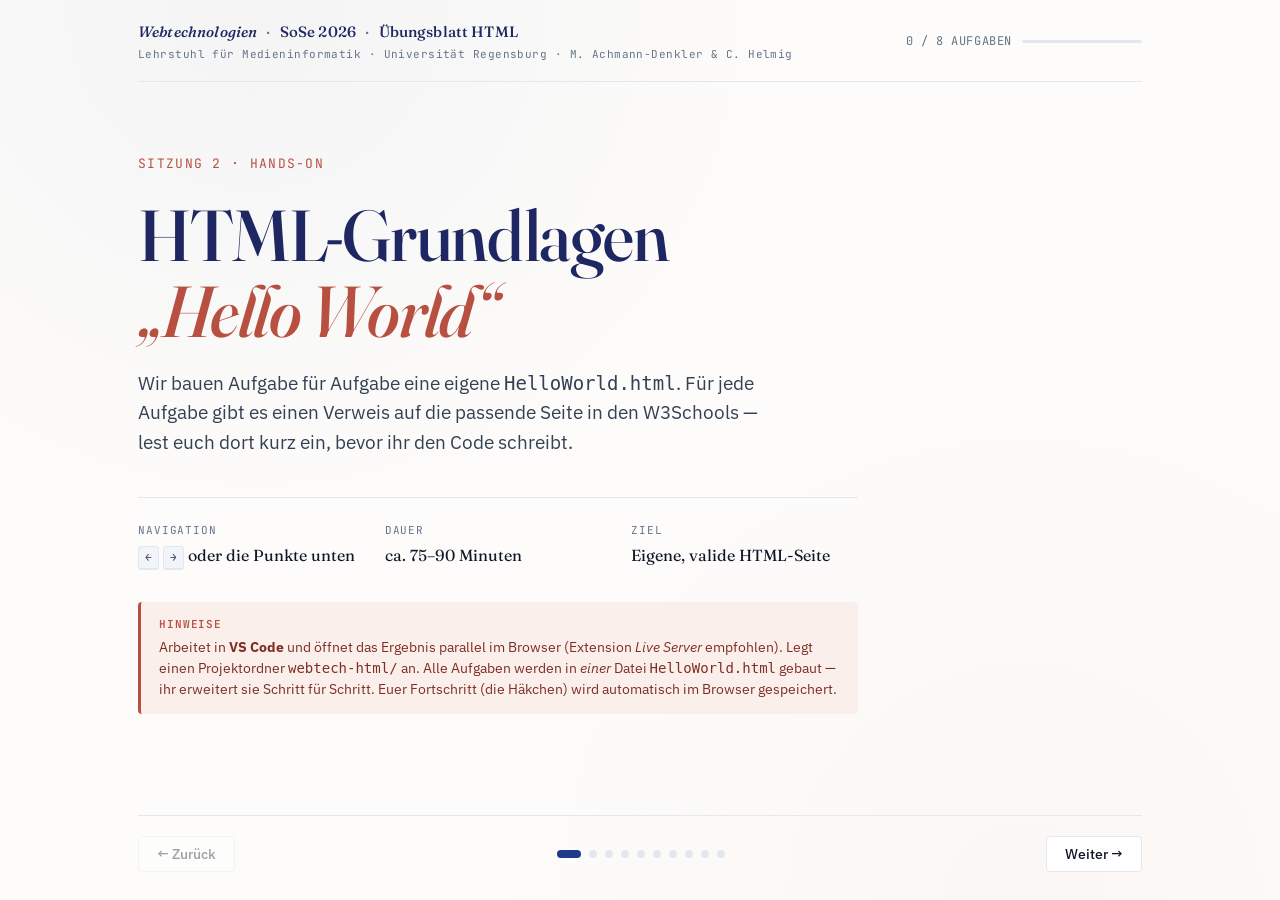
==== blatt1/index.html @ 5f2d8932 "Initial commit: Übungsblatt 1 HTML-Grundlagen Slide-based interactive exercise sheet for Webtechnolo" ====
<!DOCTYPE html>
<html lang="de">
<head>
  <meta charset="UTF-8">
  <meta name="viewport" content="width=device-width, initial-scale=1.0">
  <title>Webtechnologien — Übungsblatt HTML</title>
  <link rel="preconnect" href="https://fonts.googleapis.com">
  <link rel="preconnect" href="https://fonts.gstatic.com" crossorigin>
  <link href="https://fonts.googleapis.com/css2?family=Fraunces:ital,opsz,wght@0,9..144,400;0,9..144,500;0,9..144,600;0,9..144,700;1,9..144,400&family=IBM+Plex+Sans:wght@400;500;600&family=JetBrains+Mono:wght@400;500&display=swap" rel="stylesheet">
  <link rel="stylesheet" href="../assets/css/main.css">
</head>
<body data-storage-key="webtech-html-ub-progress-v1">

<div class="app">

  <!-- HEADER -->
  <header class="top">
    <div class="brand-group">
      <a href="../" class="brand">
        <span class="course">Webtechnologien</span>
        <span class="sep">·</span>
        <span>SoSe 2026</span>
        <span class="sep">·</span>
        <span>Übungsblatt HTML</span>
      </a>
      <span class="brand-sub">Lehrstuhl für Medieninformatik · Universität Regensburg · M. Achmann-Denkler &amp; C. Helmig</span>
    </div>
    <div class="progress-readout">
      <span id="progress-text">0 / 0 Aufgaben</span>
      <div class="progress-bar"><div class="progress-fill" id="progress-fill"></div></div>
    </div>
  </header>

  <!-- STAGE -->
  <main class="stage">

    <!-- SLIDE 0: TITLE -->
    <section class="slide title-slide active" data-slide="0" data-title="Übersicht">
      <div class="kicker">Sitzung 2 · Hands-on</div>
      <h1>HTML-Grundlagen<br><em>„Hello World“</em></h1>
      <p class="lede">Wir bauen Aufgabe für Aufgabe eine eigene <code>HelloWorld.html</code>. Für jede Aufgabe gibt es einen Verweis auf die passende Seite in den W3Schools — lest euch dort kurz ein, bevor ihr den Code schreibt.</p>

      <div class="title-meta">
        <div class="meta-item">
          <div class="meta-key">Navigation</div>
          <div class="meta-val"><span class="keyhint">←</span> <span class="keyhint">→</span> oder die Punkte unten</div>
        </div>
        <div class="meta-item">
          <div class="meta-key">Dauer</div>
          <div class="meta-val">ca. 75–90 Minuten</div>
        </div>
        <div class="meta-item">
          <div class="meta-key">Ziel</div>
          <div class="meta-val">Eigene, valide HTML-Seite</div>
        </div>
      </div>

      <div class="callout hint" style="margin-top: 32px; max-width: 720px;">
        <span class="callout-label">Hinweise</span>
        Arbeitet in <strong>VS Code</strong> und öffnet das Ergebnis parallel im Browser (Extension <em>Live Server</em> empfohlen). Legt einen Projektordner <code>webtech-html/</code> an. Alle Aufgaben werden in <em>einer</em> Datei <code>HelloWorld.html</code> gebaut — ihr erweitert sie Schritt für Schritt. Euer Fortschritt (die Häkchen) wird automatisch im Browser gespeichert.
      </div>
    </section>

    <!-- SLIDE 1: TASK A -->
    <section class="slide" data-slide="1" data-title="A · Setup">
      <div class="eyebrow">Aufgabe A</div>
      <div class="task-letter">A</div>
      <h1 class="slide-title">Grundgerüst einer HTML-Seite</h1>
      <p class="subtitle">Projektordner, DOCTYPE, <code>&lt;head&gt;</code> und <code>&lt;body&gt;</code>.</p>

      <div class="slide-body">
        <div class="refs">
          <span class="refs-label">W3Schools</span>
          <a href="https://www.w3schools.com/html/html_basic.asp" target="_blank" rel="noopener">HTML Basic</a>
          <a href="https://www.w3schools.com/html/html_intro.asp" target="_blank" rel="noopener">HTML Introduction</a>
        </div>

        <ol class="tasks" data-task="A">
          <li>
            <input type="checkbox" class="task-check" id="A-a">
            <label for="A-a" class="task-label">a)</label>
            <span class="task-content">Legt einen Projektordner <code>webtech-html/</code> an und darin die Datei <code>HelloWorld.html</code>.</span>
          </li>
          <li>
            <input type="checkbox" class="task-check" id="A-b">
            <label for="A-b" class="task-label">b)</label>
            <span class="task-content">Baut das minimale HTML5-Grundgerüst auf:</span>
<div class="code-wrap">
<button class="copy-btn" type="button">copy</button>
<pre>&lt;!DOCTYPE html&gt;
&lt;html lang="de"&gt;
  &lt;head&gt;
    &lt;meta charset="utf-8"&gt;
    &lt;title&gt;Hello World&lt;/title&gt;
  &lt;/head&gt;
  &lt;body&gt;
    &lt;!-- Hier entsteht unser Inhalt --&gt;
  &lt;/body&gt;
&lt;/html&gt;</pre>
</div>
          </li>
          <li>
            <input type="checkbox" class="task-check" id="A-c">
            <label for="A-c" class="task-label">c)</label>
            <span class="task-content">Öffnet die Datei im Browser. Der Tab-Titel sollte „Hello World“ sein — der sichtbare Inhalt ist noch leer. <strong>Warum?</strong></span>
          </li>
          <li>
            <input type="checkbox" class="task-check" id="A-d">
            <label for="A-d" class="task-label">d)</label>
            <span class="task-content">Ergänzt im <code>&lt;head&gt;</code> ein <code>&lt;meta name="author" content="EUER NAME"&gt;</code>. Prüft in den DevTools (Rechtsklick → <em>Untersuchen</em>), ob das Tag korrekt im DOM erscheint.</span>
          </li>
        </ol>

        <div class="callout reflect">
          <span class="callout-label">Mini-Reflexion</span>
          Notiert in einem HTML-Kommentar (<code>&lt;!-- ... --&gt;</code>) im <code>&lt;body&gt;</code>, welche Aufgaben <code>&lt;head&gt;</code> und <code>&lt;body&gt;</code> jeweils übernehmen.
        </div>
      </div>
    </section>

    <!-- SLIDE 2: TASK B -->
    <section class="slide" data-slide="2" data-title="B · Text">
      <div class="eyebrow">Aufgabe B</div>
      <div class="task-letter">B</div>
      <h1 class="slide-title">Überschriften, Absätze &amp; Textauszeichnung</h1>
      <p class="subtitle">Hierarchie, Semantik und erste Formatierung.</p>

      <div class="slide-body">
        <div class="refs">
          <span class="refs-label">W3Schools</span>
          <a href="https://www.w3schools.com/html/html_headings.asp" target="_blank" rel="noopener">Headings</a>
          <a href="https://www.w3schools.com/html/html_paragraphs.asp" target="_blank" rel="noopener">Paragraphs</a>
          <a href="https://www.w3schools.com/html/html_formatting.asp" target="_blank" rel="noopener">Formatting</a>
        </div>

        <ol class="tasks" data-task="B">
          <li>
            <input type="checkbox" class="task-check" id="B-a">
            <label for="B-a" class="task-label">a)</label>
            <span class="task-content">Erstellt eine Überschrift erster Ordnung <code>&lt;h1&gt;</code> mit dem Text „Mein erstes Web-Dokument“.</span>
          </li>
          <li>
            <input type="checkbox" class="task-check" id="B-b">
            <label for="B-b" class="task-label">b)</label>
            <span class="task-content">Ergänzt darunter drei Absätze (<code>&lt;p&gt;</code>) über euch: Name, Studiengang, Lieblings-Webseite.</span>
          </li>
          <li>
            <input type="checkbox" class="task-check" id="B-c">
            <label for="B-c" class="task-label">c)</label>
            <span class="task-content">Probiert die Hierarchie aus: Fügt eine <code>&lt;h2&gt;</code> „Über mich“ und eine <code>&lt;h3&gt;</code> „Interessen“ ein. <strong>Wie verändert sich die Darstellung?</strong></span>
          </li>
          <li>
            <input type="checkbox" class="task-check" id="B-d">
            <label for="B-d" class="task-label">d)</label>
            <span class="task-content">Hebt im Fließtext einzelne Wörter hervor — einmal mit <code>&lt;strong&gt;</code>, einmal mit <code>&lt;em&gt;</code>. Schaut euch im Browser an, wie sich die Defaults unterscheiden.</span>
          </li>
        </ol>

        <div class="callout hint">
          <span class="callout-label">Zur Diskussion</span>
          Die Tags <code>&lt;b&gt;</code> und <code>&lt;strong&gt;</code> sehen optisch identisch aus. Warum gibt es trotzdem beide? <em>(Stichwort: strukturelles vs. semantisches Markup, vgl. Vorlesung.)</em>
        </div>
      </div>
    </section>

    <!-- SLIDE 3: TASK C -->
    <section class="slide" data-slide="3" data-title="C · Listen">
      <div class="eyebrow">Aufgabe C</div>
      <div class="task-letter">C</div>
      <h1 class="slide-title">Listen</h1>
      <p class="subtitle">Geordnet, ungeordnet und verschachtelt.</p>

      <div class="slide-body">
        <div class="refs">
          <span class="refs-label">W3Schools</span>
          <a href="https://www.w3schools.com/html/html_lists.asp" target="_blank" rel="noopener">HTML Lists</a>
        </div>

        <ol class="tasks" data-task="C">
          <li>
            <input type="checkbox" class="task-check" id="C-a">
            <label for="C-a" class="task-label">a)</label>
            <span class="task-content">Baut unter der Überschrift „Interessen“ eine <strong>ungeordnete</strong> Liste (<code>&lt;ul&gt;</code>) mit mindestens drei Einträgen (<code>&lt;li&gt;</code>).</span>
          </li>
          <li>
            <input type="checkbox" class="task-check" id="C-b">
            <label for="C-b" class="task-label">b)</label>
            <span class="task-content">Ergänzt darunter eine <strong>geordnete</strong> Liste (<code>&lt;ol&gt;</code>) mit drei Punkten „Was ich diese Woche lerne“.</span>
          </li>
          <li>
            <input type="checkbox" class="task-check" id="C-c">
            <label for="C-c" class="task-label">c)</label>
            <span class="task-content"><strong>Bonus:</strong> Schachtelt eine weitere Liste <em>innerhalb</em> eines <code>&lt;li&gt;</code>-Elements. Was müsst ihr beachten, damit die Verschachtelung valide ist?</span>
          </li>
        </ol>
      </div>
    </section>

    <!-- SLIDE 4: TASK D -->
    <section class="slide" data-slide="4" data-title="D · Links">
      <div class="eyebrow">Aufgabe D</div>
      <div class="task-letter">D</div>
      <h1 class="slide-title">Links — absolut, relativ, Anker</h1>
      <p class="subtitle">Der Kern des HyperText: Dokumente untereinander vernetzen.</p>

      <div class="slide-body">
        <div class="refs">
          <span class="refs-label">W3Schools</span>
          <a href="https://www.w3schools.com/html/html_links.asp" target="_blank" rel="noopener">HTML Links</a>
          <a href="https://www.w3schools.com/html/html_links_bookmarks.asp" target="_blank" rel="noopener">Bookmarks</a>
        </div>

        <ol class="tasks" data-task="D">
          <li>
            <input type="checkbox" class="task-check" id="D-a">
            <label for="D-a" class="task-label">a)</label>
            <span class="task-content"><strong>Absoluter Link:</strong> Verlinkt zur Universität (<code>https://www.uni-regensburg.de</code>) mit einem <code>&lt;a&gt;</code>-Tag. Ergänzt <code>target="_blank"</code>, damit der Link in einem neuen Tab öffnet.</span>
          </li>
          <li>
            <input type="checkbox" class="task-check" id="D-b">
            <label for="D-b" class="task-label">b)</label>
            <span class="task-content"><strong>Relativer Link:</strong> Legt eine zweite Datei <code>about.html</code> im gleichen Ordner an (minimales Grundgerüst aus A genügt). Verlinkt von <code>HelloWorld.html</code> dorthin <em>ohne</em> die vollständige URL — nur mit dem Dateinamen.</span>
          </li>
          <li>
            <input type="checkbox" class="task-check" id="D-c">
            <label for="D-c" class="task-label">c)</label>
            <span class="task-content"><strong>Anker:</strong>
              <ul>
                <li>Gebt eurer <code>&lt;h2&gt;</code> „Über mich“ ein Attribut <code>id="about"</code>.</li>
                <li>Fügt ganz oben im Dokument einen Link <code>&lt;a href="#about"&gt;Zu mir springen&lt;/a&gt;</code> ein.</li>
                <li>Testet das Sprungverhalten im Browser.</li>
              </ul>
            </span>
          </li>
          <li>
            <input type="checkbox" class="task-check" id="D-d">
            <label for="D-d" class="task-label">d)</label>
            <span class="task-content"><strong>Kombination:</strong> Verlinkt von <code>about.html</code> zurück nach <code>HelloWorld.html#about</code> — also mit <em>Dateiname und Anker</em>.</span>
          </li>
        </ol>

        <div class="callout hint">
          <span class="callout-label">Hinweis</span>
          Die Tabelle relativer Pfade aus der Vorlesung (<em>same folder, child folder, parent folder</em>…) hilft bei Teilaufgabe b) und d). Zur Not: <code>../</code> bedeutet „eine Ebene höher“.
        </div>
      </div>
    </section>

    <!-- SLIDE 5: TASK E -->
    <section class="slide" data-slide="5" data-title="E · Bilder">
      <div class="eyebrow">Aufgabe E</div>
      <div class="task-letter">E</div>
      <h1 class="slide-title">Bilder einbauen</h1>
      <p class="subtitle">Medien, Pfade und Accessibility.</p>

      <div class="slide-body">
        <div class="refs">
          <span class="refs-label">W3Schools</span>
          <a href="https://www.w3schools.com/html/html_images.asp" target="_blank" rel="noopener">HTML Images</a>
        </div>

        <ol class="tasks" data-task="E">
          <li>
            <input type="checkbox" class="task-check" id="E-a">
            <label for="E-a" class="task-label">a)</label>
            <span class="task-content">Legt einen Unterordner <code>img/</code> an und speichert dort ein beliebiges Bild (z.&nbsp;B. <code>katze.jpg</code>). Achtet auf die Dateiendung.</span>
          </li>
          <li>
            <input type="checkbox" class="task-check" id="E-b">
            <label for="E-b" class="task-label">b)</label>
            <span class="task-content">Bindet das Bild im Abschnitt „Interessen“ ein:</span>
<div class="code-wrap">
<button class="copy-btn" type="button">copy</button>
<pre>&lt;img src="img/katze.jpg" alt="Eine schlafende Katze" width="300"&gt;</pre>
</div>
          </li>
          <li>
            <input type="checkbox" class="task-check" id="E-c">
            <label for="E-c" class="task-label">c)</label>
            <span class="task-content"><strong>Fehlersuche:</strong> Ändert den <code>src</code>-Pfad absichtlich auf einen nicht existierenden Dateinamen. <strong>Was zeigt der Browser an?</strong> Warum ist das <code>alt</code>-Attribut jetzt sichtbar? (Stichwort: Accessibility, Screen Reader.)</span>
          </li>
          <li>
            <input type="checkbox" class="task-check" id="E-d">
            <label for="E-d" class="task-label">d)</label>
            <span class="task-content">Bindet zusätzlich ein Bild über eine <strong>absolute URL</strong> ein (z.&nbsp;B. das Uni-Logo von der Uni-Website). Diskutiert kurz: <em>Wann ist welche Variante sinnvoll?</em></span>
          </li>
        </ol>
      </div>
    </section>

    <!-- SLIDE 6: TASK F -->
    <section class="slide" data-slide="6" data-title="F · Block &amp; Inline">
      <div class="eyebrow">Aufgabe F</div>
      <div class="task-letter">F</div>
      <h1 class="slide-title">Block vs. Inline &amp; semantische Elemente</h1>
      <p class="subtitle">Struktur für CSS — und für Menschen, die Screen Reader nutzen.</p>

      <div class="slide-body">
        <div class="refs">
          <span class="refs-label">W3Schools</span>
          <a href="https://www.w3schools.com/html/html_blocks.asp" target="_blank" rel="noopener">Block &amp; Inline</a>
          <a href="https://www.w3schools.com/html/html5_semantic_elements.asp" target="_blank" rel="noopener">Semantic Elements</a>
        </div>

        <ol class="tasks" data-task="F">
          <li>
            <input type="checkbox" class="task-check" id="F-a">
            <label for="F-a" class="task-label">a)</label>
            <span class="task-content">Umschließt die Bereiche „Über mich“ und „Interessen“ jeweils mit einem <code>&lt;section&gt;</code>-Tag. <strong>Ändert sich die Darstellung?</strong> (Ohne CSS: nein — die Struktur wird aber semantisch klarer.)</span>
          </li>
          <li>
            <input type="checkbox" class="task-check" id="F-b">
            <label for="F-b" class="task-label">b)</label>
            <span class="task-content">Ergänzt ganz oben im <code>&lt;body&gt;</code> ein <code>&lt;header&gt;</code> mit der <code>&lt;h1&gt;</code>, und ganz unten ein <code>&lt;footer&gt;</code> mit einem kurzen Copyright-Hinweis.</span>
          </li>
          <li>
            <input type="checkbox" class="task-check" id="F-c">
            <label for="F-c" class="task-label">c)</label>
            <span class="task-content">Vergleicht <code>&lt;div&gt;</code> und <code>&lt;span&gt;</code>:
              <ul>
                <li>Umschließt einen ganzen Absatz mit <code>&lt;div style="background: #eee"&gt;</code>.</li>
                <li>Umschließt <em>ein einzelnes Wort</em> in einem Absatz mit <code>&lt;span style="background: yellow"&gt;</code>.</li>
              </ul>
              Erklärt in eigenen Worten den Unterschied zwischen <strong>Block-</strong> und <strong>Inline</strong>-Elementen.
            </span>
          </li>
        </ol>

        <div class="callout reflect">
          <span class="callout-label">Hinweis</span>
          Das inline-Styling (<code>style="..."</code>) ist hier nur ein Hilfsmittel zum Sichtbarmachen. Nächste Woche lagern wir Gestaltung systematisch in CSS aus.
        </div>
      </div>
    </section>

    <!-- SLIDE 7: TASK G -->
    <section class="slide" data-slide="7" data-title="G · DevTools">
      <div class="eyebrow">Aufgabe G</div>
      <div class="task-letter">G</div>
      <h1 class="slide-title">DevTools &amp; DOM-Inspektion</h1>
      <p class="subtitle">Die Baumstruktur aus der Vorlesung am eigenen Dokument nachvollziehen.</p>

      <div class="slide-body">
        <ol class="tasks" data-task="G">
          <li>
            <input type="checkbox" class="task-check" id="G-a">
            <label for="G-a" class="task-label">a)</label>
            <span class="task-content">Öffnet <code>HelloWorld.html</code> im Browser. Rechtsklick auf die <code>&lt;h1&gt;</code> → <em>Untersuchen</em>. Die Entwicklertools öffnen sich mit dem <code>Elements</code>-Tab.</span>
          </li>
          <li>
            <input type="checkbox" class="task-check" id="G-b">
            <label for="G-b" class="task-label">b)</label>
            <span class="task-content">Klappt den Baum auf und navigiert von <code>&lt;html&gt;</code> über <code>&lt;body&gt;</code> bis zu einem <code>&lt;li&gt;</code>-Element. Zeichnet den Pfad auf einem Notizzettel als Baum.</span>
          </li>
          <li>
            <input type="checkbox" class="task-check" id="G-c">
            <label for="G-c" class="task-label">c)</label>
            <span class="task-content">Klickt doppelt auf den Textinhalt einer Überschrift und verändert ihn direkt im Browser. <strong>Warum ist die Änderung nach dem Neuladen wieder verschwunden?</strong></span>
          </li>
          <li>
            <input type="checkbox" class="task-check" id="G-d">
            <label for="G-d" class="task-label">d)</label>
            <span class="task-content">Wechselt in den <code>Console</code>-Tab und gebt ein:</span>
<div class="code-wrap">
<button class="copy-btn" type="button">copy</button>
<pre>document.querySelectorAll("li").length</pre>
</div>
<span class="task-content">Was gibt der Browser zurück? Vergleicht mit der Anzahl eurer <code>&lt;li&gt;</code>-Tags.</span>
          </li>
        </ol>
      </div>
    </section>

    <!-- SLIDE 8: TASK H -->
    <section class="slide" data-slide="8" data-title="H · Output vorhersagen">
      <div class="eyebrow">Aufgabe H</div>
      <div class="task-letter">H</div>
      <h1 class="slide-title">Output vorhersagen</h1>
      <p class="subtitle">Notiert eure Vermutung <em>vor</em> dem Ausführen — und vergleicht dann.</p>

      <div class="slide-body">
<div class="code-wrap">
<button class="copy-btn" type="button">copy</button>
<pre>&lt;body&gt;
  &lt;p&gt;Erster Absatz &lt;strong&gt;wichtig&lt;/strong&gt; Ende.&lt;/p&gt;
  &lt;div&gt;
    &lt;h2&gt;Titel&lt;/h2&gt;
    &lt;span&gt;Inline-Text&lt;/span&gt;
    &lt;p&gt;Zweiter Absatz&lt;/p&gt;
  &lt;/div&gt;
  &lt;a href="#top"&gt;Nach oben&lt;/a&gt;
&lt;/body&gt;</pre>
</div>

        <ol class="tasks" data-task="H">
          <li>
            <input type="checkbox" class="task-check" id="H-a">
            <label for="H-a" class="task-label">a)</label>
            <span class="task-content">Welche Elemente stehen in eigenen Zeilen (Block), welche nebeneinander (Inline)?</span>
          </li>
          <li>
            <input type="checkbox" class="task-check" id="H-b">
            <label for="H-b" class="task-label">b)</label>
            <span class="task-content">Was passiert beim Klick auf „Nach oben“, wenn <strong>kein</strong> Element die <code>id="top"</code> trägt?</span>
          </li>
          <li>
            <input type="checkbox" class="task-check" id="H-c">
            <label for="H-c" class="task-label">c)</label>
            <span class="task-content">Zeichnet den zugehörigen DOM-Baum schematisch (vgl. Folie zur DOM-Darstellung).</span>
          </li>
        </ol>
      </div>
    </section>

    <!-- SLIDE 9: END -->
    <section class="slide end-slide" data-slide="9" data-title="Geschafft">
      <div class="eyebrow">Ziel der Sitzung</div>
      <h1 class="slide-title">Was ihr jetzt könnt</h1>
      <p class="subtitle">Basis für die kommende CSS-Sitzung.</p>

      <div class="end-grid">
        <div class="end-card">
          <div class="check">✓</div>
          <p>Ein valides HTML5-Dokument von Grund auf aufbauen.</p>
        </div>
        <div class="end-card">
          <div class="check">✓</div>
          <p>Die wichtigsten Elemente — Überschriften, Absätze, Listen, Links, Bilder — gezielt einsetzen.</p>
        </div>
        <div class="end-card">
          <div class="check">✓</div>
          <p>Block- und Inline-Elemente sowie einfache semantische Tags unterscheiden.</p>
        </div>
        <div class="end-card">
          <div class="check">✓</div>
          <p>Den DOM-Baum eures Dokuments in den DevTools nachvollziehen.</p>
        </div>
      </div>

      <div class="callout hint" style="margin-top: 32px;">
        <span class="callout-label">Nächste Sitzung</span>
        Wir nehmen genau diese <code>HelloWorld.html</code> und geben ihr mit <strong>CSS</strong> Form, Farbe und Layout.
      </div>

      <div style="margin-top: 32px;">
        <button class="reset-link" id="reset-btn">Fortschritt zurücksetzen</button>
      </div>
    </section>

  </main>

  <!-- FOOTER NAV -->
  <footer class="nav">
    <button class="nav-btn" id="prev-btn">← Zurück</button>
    <div class="dots" id="dots"></div>
    <button class="nav-btn" id="next-btn">Weiter →</button>
  </footer>

</div>

<script src="../assets/js/main.js"></script>

</body>
</html>
---- assets/css/main.css ----
/* ---------- Tokens ---------- */
:root {
  --bg:        #FDFCFA;
  --surface:   #FFFFFF;
  --ink:       #0F172A;
  --ink-soft:  #334155;
  --muted:     #64748B;
  --rule:      #E2E8F0;
  --navy:      #1E3A8A;
  --navy-soft: #EFF3FB;
  --navy-ink:  #1E2761;
  --accent:    #B85042;
  --accent-soft: #FBEFEC;
  --code-bg:   #0F172A;
  --code-fg:   #E2E8F0;
  --code-dim:  #94A3B8;
  --success:   #047857;
  --success-bg: #ECFDF5;
  --font-display: "Fraunces", Georgia, serif;
  --font-body:    "IBM Plex Sans", -apple-system, system-ui, sans-serif;
  --font-mono:    "JetBrains Mono", ui-monospace, SFMono-Regular, Menlo, monospace;
  --shadow-card: 0 1px 2px rgba(15,23,42,0.04), 0 8px 24px -12px rgba(15,23,42,0.08);
}

* { box-sizing: border-box; }
html, body { margin: 0; padding: 0; }
body {
  font-family: var(--font-body);
  color: var(--ink);
  background: var(--bg);
  background-image:
    radial-gradient(circle at 20% 0%, rgba(30,58,138,0.04) 0%, transparent 40%),
    radial-gradient(circle at 80% 100%, rgba(184,80,66,0.03) 0%, transparent 40%);
  min-height: 100vh;
  line-height: 1.55;
  -webkit-font-smoothing: antialiased;
  overflow-x: hidden;
}

/* ---------- Layout shell ---------- */
.app {
  display: flex;
  flex-direction: column;
  min-height: 100vh;
  max-width: 1100px;
  margin: 0 auto;
  padding: 0 clamp(16px, 4vw, 48px);
}

/* ---------- Header ---------- */
header.top {
  display: flex;
  align-items: center;
  justify-content: space-between;
  padding: 20px 0 18px;
  border-bottom: 1px solid var(--rule);
  gap: 16px;
  flex-wrap: wrap;
}
.brand-group {
  display: flex;
  flex-direction: column;
  gap: 3px;
}
.brand {
  font-family: var(--font-display);
  font-weight: 500;
  font-variation-settings: "opsz" 14;
  font-size: 15px;
  letter-spacing: 0.01em;
  color: var(--navy-ink);
  text-decoration: none;
}
a.brand:hover .course { text-decoration: underline; text-decoration-color: var(--accent); }
.brand .sep { color: var(--muted); margin: 0 6px; }
.brand .course { font-style: italic; }
.brand-sub {
  font-family: var(--font-mono);
  font-size: 11px;
  color: var(--muted);
  letter-spacing: 0.04em;
}
.progress-readout {
  font-family: var(--font-mono);
  font-size: 12px;
  color: var(--muted);
  letter-spacing: 0.05em;
  text-transform: uppercase;
  display: flex;
  align-items: center;
  gap: 10px;
}
.progress-bar {
  width: 120px;
  height: 3px;
  background: var(--rule);
  border-radius: 2px;
  overflow: hidden;
}
.progress-fill {
  height: 100%;
  background: var(--navy);
  transition: width 0.4s cubic-bezier(0.4, 0, 0.2, 1);
  width: 0%;
}

/* ---------- Slide stage ---------- */
main.stage {
  flex: 1;
  display: flex;
  align-items: stretch;
  padding: 32px 0;
}
.slide {
  display: none;
  width: 100%;
  animation: slideIn 0.35s cubic-bezier(0.4, 0, 0.2, 1);
}
.slide.active { display: block; }
@keyframes slideIn {
  from { opacity: 0; transform: translateY(8px); }
  to { opacity: 1; transform: translateY(0); }
}

/* ---------- Slide typography ---------- */
.eyebrow {
  font-family: var(--font-mono);
  font-size: 11px;
  letter-spacing: 0.15em;
  text-transform: uppercase;
  color: var(--accent);
  margin-bottom: 12px;
  font-weight: 500;
}
.task-letter {
  font-family: var(--font-display);
  font-variation-settings: "opsz" 144;
  font-size: clamp(48px, 8vw, 84px);
  font-weight: 500;
  line-height: 1;
  color: var(--navy-ink);
  float: left;
  margin: -6px 24px 0 0;
  font-style: italic;
}
h1.slide-title {
  font-family: var(--font-display);
  font-variation-settings: "opsz" 96;
  font-weight: 500;
  font-size: clamp(28px, 4vw, 40px);
  line-height: 1.15;
  color: var(--ink);
  margin: 0 0 8px;
  letter-spacing: -0.01em;
}
.subtitle {
  color: var(--muted);
  font-size: 15px;
  margin-bottom: 28px;
}
.slide-body {
  clear: both;
  padding-top: 8px;
}
.slide-body p { margin: 0 0 14px; color: var(--ink-soft); }
.slide-body h3 {
  font-family: var(--font-display);
  font-variation-settings: "opsz" 24;
  font-weight: 600;
  font-size: 18px;
  margin: 28px 0 12px;
  color: var(--ink);
}

/* ---------- W3Schools link chips ---------- */
.refs {
  display: flex;
  flex-wrap: wrap;
  gap: 8px;
  margin: 0 0 24px;
  padding: 12px 16px;
  background: var(--navy-soft);
  border-left: 3px solid var(--navy);
  border-radius: 0 4px 4px 0;
}
.refs-label {
  font-family: var(--font-mono);
  font-size: 11px;
  text-transform: uppercase;
  letter-spacing: 0.08em;
  color: var(--navy);
  font-weight: 500;
  align-self: center;
  margin-right: 4px;
}
.refs a {
  display: inline-flex;
  align-items: center;
  gap: 6px;
  padding: 4px 12px;
  background: var(--surface);
  border: 1px solid #C7D2FE;
  border-radius: 999px;
  color: var(--navy);
  text-decoration: none;
  font-size: 13px;
  font-weight: 500;
  transition: all 0.15s ease;
}
.refs a:hover {
  background: var(--navy);
  color: white;
  border-color: var(--navy);
  transform: translateY(-1px);
}
.refs a::after { content: " ↗"; font-size: 10px; opacity: 0.7; }

/* ---------- Task checklist ---------- */
ol.tasks {
  list-style: none;
  padding: 0;
  margin: 0 0 20px;
  counter-reset: taskitem;
}
ol.tasks > li {
  position: relative;
  padding: 16px 16px 16px 48px;
  margin-bottom: 10px;
  background: var(--surface);
  border: 1px solid var(--rule);
  border-radius: 6px;
  transition: all 0.2s ease;
  counter-increment: taskitem;
}
ol.tasks > li:hover { border-color: #CBD5E1; }
ol.tasks > li.done {
  background: var(--success-bg);
  border-color: #A7F3D0;
}
ol.tasks > li.done .task-label { color: var(--success); }
ol.tasks > li.done .task-content { opacity: 0.65; }

.task-check {
  position: absolute;
  top: 17px;
  left: 16px;
  width: 20px;
  height: 20px;
  border: 1.5px solid #CBD5E1;
  border-radius: 4px;
  background: white;
  cursor: pointer;
  display: inline-flex;
  align-items: center;
  justify-content: center;
  transition: all 0.15s ease;
  appearance: none;
  -webkit-appearance: none;
  margin: 0;
  flex-shrink: 0;
}
.task-check:hover { border-color: var(--navy); }
.task-check:checked {
  background: var(--success);
  border-color: var(--success);
}
.task-check:checked::after {
  content: "";
  width: 5px;
  height: 10px;
  border: solid white;
  border-width: 0 2px 2px 0;
  transform: rotate(45deg) translate(-1px, -1px);
}
.task-label {
  display: inline-block;
  font-family: var(--font-mono);
  font-size: 12px;
  font-weight: 500;
  color: var(--muted);
  text-transform: uppercase;
  letter-spacing: 0.06em;
  margin-right: 10px;
  vertical-align: middle;
}
.task-content { display: inline; color: var(--ink-soft); }
.task-content strong { color: var(--ink); font-weight: 600; }
.task-content code {
  font-family: var(--font-mono);
  font-size: 0.88em;
  background: #F1F5F9;
  padding: 1px 6px;
  border-radius: 3px;
  color: var(--navy-ink);
}
.task-content ul {
  margin: 8px 0 0;
  padding-left: 18px;
  color: var(--ink-soft);
}
.task-content ul li { margin-bottom: 4px; }

/* ---------- Code block ---------- */
.code-wrap {
  position: relative;
  margin: 14px 0 6px;
  border-radius: 6px;
  overflow: hidden;
  background: var(--code-bg);
}
.code-wrap pre {
  margin: 0;
  padding: 16px 20px;
  overflow-x: auto;
  font-family: var(--font-mono);
  font-size: 13px;
  line-height: 1.55;
  color: var(--code-fg);
}
.copy-btn {
  position: absolute;
  top: 8px;
  right: 8px;
  padding: 4px 10px;
  background: rgba(226, 232, 240, 0.08);
  border: 1px solid rgba(226, 232, 240, 0.15);
  color: var(--code-dim);
  border-radius: 4px;
  font-family: var(--font-mono);
  font-size: 11px;
  cursor: pointer;
  transition: all 0.15s ease;
}
.copy-btn:hover {
  background: rgba(226, 232, 240, 0.15);
  color: var(--code-fg);
}
.copy-btn.copied { color: #86EFAC; border-color: #86EFAC; }

/* ---------- Callout boxes ---------- */
.callout {
  margin: 20px 0;
  padding: 14px 18px;
  border-radius: 4px;
  font-size: 14px;
  line-height: 1.5;
}
.callout.hint {
  background: var(--accent-soft);
  border-left: 3px solid var(--accent);
  color: #7F2E22;
}
.callout.reflect {
  background: #F8FAFC;
  border-left: 3px solid var(--muted);
  color: var(--ink-soft);
  font-style: italic;
}
.callout-label {
  font-family: var(--font-mono);
  font-size: 11px;
  text-transform: uppercase;
  letter-spacing: 0.08em;
  font-weight: 600;
  font-style: normal;
  display: block;
  margin-bottom: 4px;
}
.callout.hint .callout-label { color: var(--accent); }
.callout.reflect .callout-label { color: var(--muted); }

/* ---------- Title slide ---------- */
.title-slide {
  text-align: left;
  padding: 40px 0;
}
.title-slide .kicker {
  font-family: var(--font-mono);
  font-size: 13px;
  letter-spacing: 0.1em;
  text-transform: uppercase;
  color: var(--accent);
  margin-bottom: 24px;
}
.title-slide h1 {
  font-family: var(--font-display);
  font-variation-settings: "opsz" 144;
  font-weight: 500;
  font-size: clamp(40px, 7vw, 72px);
  line-height: 1.05;
  margin: 0 0 12px;
  color: var(--navy-ink);
  letter-spacing: -0.02em;
}
.title-slide h1 em {
  font-style: italic;
  color: var(--accent);
}
.title-slide .lede {
  font-size: 19px;
  color: var(--ink-soft);
  max-width: 640px;
  margin-bottom: 40px;
}
.title-meta {
  display: grid;
  grid-template-columns: repeat(auto-fit, minmax(180px, 1fr));
  gap: 20px;
  margin-top: 32px;
  padding-top: 24px;
  border-top: 1px solid var(--rule);
  max-width: 720px;
}
.meta-item .meta-key {
  font-family: var(--font-mono);
  font-size: 11px;
  text-transform: uppercase;
  letter-spacing: 0.08em;
  color: var(--muted);
  margin-bottom: 4px;
}
.meta-item .meta-val {
  font-family: var(--font-display);
  font-size: 16px;
  color: var(--ink);
}
.keyhint {
  display: inline-block;
  font-family: var(--font-mono);
  font-size: 11px;
  padding: 2px 6px;
  background: #F1F5F9;
  border: 1px solid var(--rule);
  border-bottom-width: 2px;
  border-radius: 3px;
  color: var(--ink-soft);
}

/* ---------- End slide ---------- */
.end-slide {
  padding: 40px 0;
}
.end-grid {
  display: grid;
  grid-template-columns: repeat(auto-fit, minmax(260px, 1fr));
  gap: 20px;
  margin-top: 24px;
}
.end-card {
  padding: 20px;
  background: var(--surface);
  border: 1px solid var(--rule);
  border-radius: 6px;
}
.end-card .check {
  display: inline-flex;
  width: 24px;
  height: 24px;
  border-radius: 50%;
  background: var(--success);
  color: white;
  align-items: center;
  justify-content: center;
  font-size: 13px;
  margin-bottom: 10px;
}
.end-card p { margin: 0; font-size: 14px; }

/* ---------- Footer nav ---------- */
footer.nav {
  display: flex;
  align-items: center;
  justify-content: space-between;
  padding: 20px 0 28px;
  border-top: 1px solid var(--rule);
  gap: 16px;
}
.nav-btn {
  display: inline-flex;
  align-items: center;
  gap: 8px;
  padding: 8px 18px;
  background: var(--surface);
  border: 1px solid var(--rule);
  color: var(--ink);
  border-radius: 4px;
  font-family: var(--font-body);
  font-size: 14px;
  font-weight: 500;
  cursor: pointer;
  transition: all 0.15s ease;
}
.nav-btn:hover:not(:disabled) {
  background: var(--navy);
  color: white;
  border-color: var(--navy);
}
.nav-btn:disabled {
  opacity: 0.4;
  cursor: not-allowed;
}
.dots {
  display: flex;
  gap: 8px;
  align-items: center;
}
.dot {
  width: 8px;
  height: 8px;
  border-radius: 50%;
  background: var(--rule);
  border: none;
  padding: 0;
  cursor: pointer;
  transition: all 0.2s ease;
  position: relative;
}
.dot:hover { background: #CBD5E1; }
.dot.active {
  background: var(--navy);
  width: 24px;
  border-radius: 4px;
}
.dot.done:not(.active) { background: var(--success); }
.dot .tooltip {
  position: absolute;
  bottom: calc(100% + 8px);
  left: 50%;
  transform: translateX(-50%);
  background: var(--ink);
  color: white;
  font-family: var(--font-mono);
  font-size: 11px;
  padding: 3px 8px;
  border-radius: 3px;
  white-space: nowrap;
  opacity: 0;
  pointer-events: none;
  transition: opacity 0.15s ease;
}
.dot:hover .tooltip { opacity: 1; }

/* ---------- Reset button ---------- */
.reset-link {
  background: none;
  border: none;
  color: var(--muted);
  font-family: var(--font-mono);
  font-size: 11px;
  text-transform: uppercase;
  letter-spacing: 0.08em;
  cursor: pointer;
  padding: 4px 8px;
}
.reset-link:hover { color: var(--accent); }

/* ---------- Index page: sheet cards ---------- */
.sheet-grid {
  display: grid;
  grid-template-columns: repeat(auto-fill, minmax(300px, 1fr));
  gap: 16px;
  margin-top: 28px;
  max-width: 900px;
}
.sheet-card {
  display: flex;
  align-items: flex-start;
  gap: 20px;
  padding: 20px 24px;
  background: var(--surface);
  border: 1px solid var(--rule);
  border-radius: 8px;
  text-decoration: none;
  color: var(--ink);
  transition: all 0.2s ease;
  box-shadow: var(--shadow-card);
}
.sheet-card:hover {
  border-color: var(--navy);
  transform: translateY(-2px);
  box-shadow: 0 4px 16px -4px rgba(30,58,138,0.12);
}
.sheet-num {
  font-family: var(--font-display);
  font-variation-settings: "opsz" 144;
  font-size: 36px;
  font-weight: 500;
  font-style: italic;
  color: var(--navy-ink);
  line-height: 1;
  opacity: 0.25;
  flex-shrink: 0;
  margin-top: 2px;
}
.sheet-info { flex: 1; min-width: 0; }
.sheet-title {
  font-family: var(--font-display);
  font-variation-settings: "opsz" 24;
  font-size: 18px;
  font-weight: 500;
  color: var(--ink);
  margin-bottom: 4px;
}
.sheet-desc {
  font-size: 13px;
  color: var(--ink-soft);
  margin-bottom: 8px;
  line-height: 1.45;
}
.sheet-meta {
  font-family: var(--font-mono);
  font-size: 11px;
  color: var(--muted);
  text-transform: uppercase;
  letter-spacing: 0.06em;
}

/* ---------- Responsive ---------- */
@media (max-width: 640px) {
  .task-letter { font-size: 56px; margin-right: 16px; }
  .refs { flex-direction: column; align-items: flex-start; }
  .dots { display: none; }
  .progress-bar { width: 60px; }
}

/* ---------- Print ---------- */
@media print {
  .slide { display: block !important; page-break-after: always; }
  footer.nav, .copy-btn { display: none; }
  body { background: white; }
}
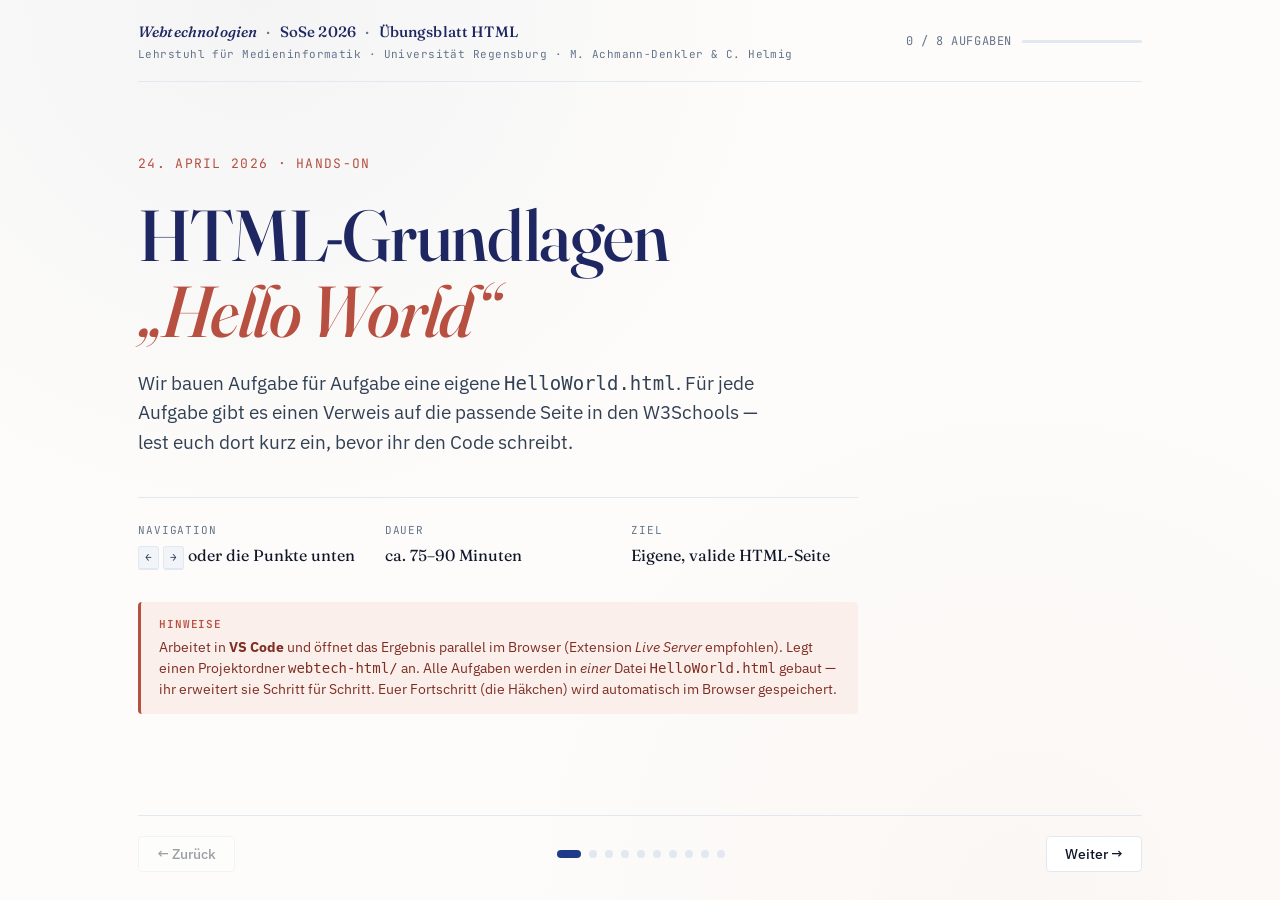
==== commit 4d7e7ed2: "Align landing page and docs with actual SoSe 2026 schedule Updates sheet rows to the four real Übung" ====
--- a/blatt1/index.html
+++ b/blatt1/index.html
@@ -36,7 +36,7 @@
 
     <!-- SLIDE 0: TITLE -->
     <section class="slide title-slide active" data-slide="0" data-title="Übersicht">
-      <div class="kicker">Sitzung 2 · Hands-on</div>
+      <div class="kicker">24. April 2026 · Hands-on</div>
       <h1>HTML-Grundlagen<br><em>„Hello World“</em></h1>
       <p class="lede">Wir bauen Aufgabe für Aufgabe eine eigene <code>HelloWorld.html</code>. Für jede Aufgabe gibt es einen Verweis auf die passende Seite in den W3Schools — lest euch dort kurz ein, bevor ihr den Code schreibt.</p>
 
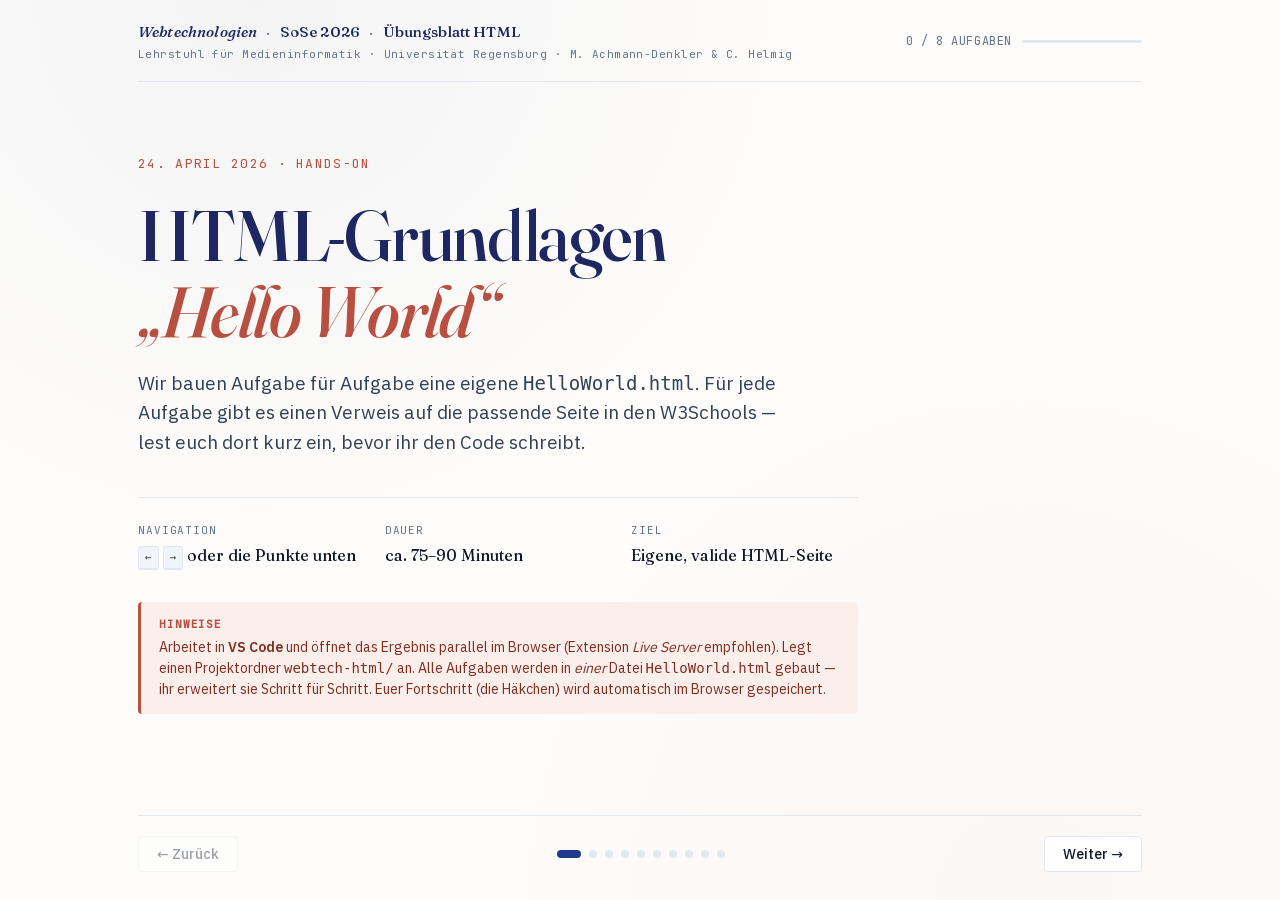
==== commit c42208e2: "Self-host course fonts, drop Google Fonts CDN Removes the third-party Google Fonts request from ever" ====
--- a/blatt1/index.html
+++ b/blatt1/index.html
@@ -4,9 +4,7 @@
   <meta charset="UTF-8">
   <meta name="viewport" content="width=device-width, initial-scale=1.0">
   <title>Webtechnologien — Übungsblatt HTML</title>
-  <link rel="preconnect" href="https://fonts.googleapis.com">
-  <link rel="preconnect" href="https://fonts.gstatic.com" crossorigin>
-  <link href="https://fonts.googleapis.com/css2?family=Fraunces:ital,opsz,wght@0,9..144,400;0,9..144,500;0,9..144,600;0,9..144,700;1,9..144,400&family=IBM+Plex+Sans:wght@400;500;600&family=JetBrains+Mono:wght@400;500&display=swap" rel="stylesheet">
+  <link rel="stylesheet" href="../assets/css/fonts.css">
   <link rel="stylesheet" href="../assets/css/main.css">
 </head>
 <body data-storage-key="webtech-html-ub-progress-v1">
--- a/assets/css/fonts.css
+++ b/assets/css/fonts.css
@@ -0,0 +1,116 @@
+/* Selbst gehostete Kurs-Schriften — kein externer Request (Datenschutz).
+   Quelle: Google Fonts (Fraunces, IBM Plex Sans, JetBrains Mono), SIL OFL 1.1.
+   Unicode-Subsets latin + latin-ext (deckt Deutsch inkl. Umlaute & Anführungszeichen). */
+
+@font-face {
+  font-family: 'Fraunces';
+  font-style: italic;
+  font-weight: 100 900;
+  font-display: swap;
+  src: url('../fonts/fraunces-var-italic-latin.woff2') format('woff2');
+  unicode-range: U+0000-00FF, U+0131, U+0152-0153, U+02BB-02BC, U+02C6, U+02DA, U+02DC, U+0304, U+0308, U+0329, U+2000-206F, U+20AC, U+2122, U+2191, U+2193, U+2212, U+2215, U+FEFF, U+FFFD;
+}
+@font-face {
+  font-family: 'Fraunces';
+  font-style: italic;
+  font-weight: 100 900;
+  font-display: swap;
+  src: url('../fonts/fraunces-var-italic-latin-ext.woff2') format('woff2');
+  unicode-range: U+0100-02BA, U+02BD-02C5, U+02C7-02CC, U+02CE-02D7, U+02DD-02FF, U+0304, U+0308, U+0329, U+1D00-1DBF, U+1E00-1E9F, U+1EF2-1EFF, U+2020, U+20A0-20AB, U+20AD-20C0, U+2113, U+2C60-2C7F, U+A720-A7FF;
+}
+@font-face {
+  font-family: 'Fraunces';
+  font-style: normal;
+  font-weight: 100 900;
+  font-display: swap;
+  src: url('../fonts/fraunces-var-normal-latin.woff2') format('woff2');
+  unicode-range: U+0000-00FF, U+0131, U+0152-0153, U+02BB-02BC, U+02C6, U+02DA, U+02DC, U+0304, U+0308, U+0329, U+2000-206F, U+20AC, U+2122, U+2191, U+2193, U+2212, U+2215, U+FEFF, U+FFFD;
+}
+@font-face {
+  font-family: 'Fraunces';
+  font-style: normal;
+  font-weight: 100 900;
+  font-display: swap;
+  src: url('../fonts/fraunces-var-normal-latin-ext.woff2') format('woff2');
+  unicode-range: U+0100-02BA, U+02BD-02C5, U+02C7-02CC, U+02CE-02D7, U+02DD-02FF, U+0304, U+0308, U+0329, U+1D00-1DBF, U+1E00-1E9F, U+1EF2-1EFF, U+2020, U+20A0-20AB, U+20AD-20C0, U+2113, U+2C60-2C7F, U+A720-A7FF;
+}
+@font-face {
+  font-family: 'IBM Plex Sans';
+  font-style: normal;
+  font-weight: 400;
+  font-display: swap;
+  src: url('../fonts/ibm-plex-sans-400-normal-latin.woff2') format('woff2');
+  unicode-range: U+0000-00FF, U+0131, U+0152-0153, U+02BB-02BC, U+02C6, U+02DA, U+02DC, U+0304, U+0308, U+0329, U+2000-206F, U+20AC, U+2122, U+2191, U+2193, U+2212, U+2215, U+FEFF, U+FFFD;
+}
+@font-face {
+  font-family: 'IBM Plex Sans';
+  font-style: normal;
+  font-weight: 400;
+  font-display: swap;
+  src: url('../fonts/ibm-plex-sans-400-normal-latin-ext.woff2') format('woff2');
+  unicode-range: U+0100-02BA, U+02BD-02C5, U+02C7-02CC, U+02CE-02D7, U+02DD-02FF, U+0304, U+0308, U+0329, U+1D00-1DBF, U+1E00-1E9F, U+1EF2-1EFF, U+2020, U+20A0-20AB, U+20AD-20C0, U+2113, U+2C60-2C7F, U+A720-A7FF;
+}
+@font-face {
+  font-family: 'IBM Plex Sans';
+  font-style: normal;
+  font-weight: 500;
+  font-display: swap;
+  src: url('../fonts/ibm-plex-sans-500-normal-latin.woff2') format('woff2');
+  unicode-range: U+0000-00FF, U+0131, U+0152-0153, U+02BB-02BC, U+02C6, U+02DA, U+02DC, U+0304, U+0308, U+0329, U+2000-206F, U+20AC, U+2122, U+2191, U+2193, U+2212, U+2215, U+FEFF, U+FFFD;
+}
+@font-face {
+  font-family: 'IBM Plex Sans';
+  font-style: normal;
+  font-weight: 500;
+  font-display: swap;
+  src: url('../fonts/ibm-plex-sans-500-normal-latin-ext.woff2') format('woff2');
+  unicode-range: U+0100-02BA, U+02BD-02C5, U+02C7-02CC, U+02CE-02D7, U+02DD-02FF, U+0304, U+0308, U+0329, U+1D00-1DBF, U+1E00-1E9F, U+1EF2-1EFF, U+2020, U+20A0-20AB, U+20AD-20C0, U+2113, U+2C60-2C7F, U+A720-A7FF;
+}
+@font-face {
+  font-family: 'IBM Plex Sans';
+  font-style: normal;
+  font-weight: 600;
+  font-display: swap;
+  src: url('../fonts/ibm-plex-sans-600-normal-latin.woff2') format('woff2');
+  unicode-range: U+0000-00FF, U+0131, U+0152-0153, U+02BB-02BC, U+02C6, U+02DA, U+02DC, U+0304, U+0308, U+0329, U+2000-206F, U+20AC, U+2122, U+2191, U+2193, U+2212, U+2215, U+FEFF, U+FFFD;
+}
+@font-face {
+  font-family: 'IBM Plex Sans';
+  font-style: normal;
+  font-weight: 600;
+  font-display: swap;
+  src: url('../fonts/ibm-plex-sans-600-normal-latin-ext.woff2') format('woff2');
+  unicode-range: U+0100-02BA, U+02BD-02C5, U+02C7-02CC, U+02CE-02D7, U+02DD-02FF, U+0304, U+0308, U+0329, U+1D00-1DBF, U+1E00-1E9F, U+1EF2-1EFF, U+2020, U+20A0-20AB, U+20AD-20C0, U+2113, U+2C60-2C7F, U+A720-A7FF;
+}
+@font-face {
+  font-family: 'JetBrains Mono';
+  font-style: normal;
+  font-weight: 400;
+  font-display: swap;
+  src: url('../fonts/jetbrains-mono-400-normal-latin.woff2') format('woff2');
+  unicode-range: U+0000-00FF, U+0131, U+0152-0153, U+02BB-02BC, U+02C6, U+02DA, U+02DC, U+0304, U+0308, U+0329, U+2000-206F, U+20AC, U+2122, U+2191, U+2193, U+2212, U+2215, U+FEFF, U+FFFD;
+}
+@font-face {
+  font-family: 'JetBrains Mono';
+  font-style: normal;
+  font-weight: 400;
+  font-display: swap;
+  src: url('../fonts/jetbrains-mono-400-normal-latin-ext.woff2') format('woff2');
+  unicode-range: U+0100-02BA, U+02BD-02C5, U+02C7-02CC, U+02CE-02D7, U+02DD-02FF, U+0304, U+0308, U+0329, U+1D00-1DBF, U+1E00-1E9F, U+1EF2-1EFF, U+2020, U+20A0-20AB, U+20AD-20C0, U+2113, U+2C60-2C7F, U+A720-A7FF;
+}
+@font-face {
+  font-family: 'JetBrains Mono';
+  font-style: normal;
+  font-weight: 500;
+  font-display: swap;
+  src: url('../fonts/jetbrains-mono-500-normal-latin.woff2') format('woff2');
+  unicode-range: U+0000-00FF, U+0131, U+0152-0153, U+02BB-02BC, U+02C6, U+02DA, U+02DC, U+0304, U+0308, U+0329, U+2000-206F, U+20AC, U+2122, U+2191, U+2193, U+2212, U+2215, U+FEFF, U+FFFD;
+}
+@font-face {
+  font-family: 'JetBrains Mono';
+  font-style: normal;
+  font-weight: 500;
+  font-display: swap;
+  src: url('../fonts/jetbrains-mono-500-normal-latin-ext.woff2') format('woff2');
+  unicode-range: U+0100-02BA, U+02BD-02C5, U+02C7-02CC, U+02CE-02D7, U+02DD-02FF, U+0304, U+0308, U+0329, U+1D00-1DBF, U+1E00-1E9F, U+1EF2-1EFF, U+2020, U+20A0-20AB, U+20AD-20C0, U+2113, U+2C60-2C7F, U+A720-A7FF;
+}
--- a/assets/css/main.css
+++ b/assets/css/main.css
@@ -337,6 +337,62 @@
 }
 .copy-btn.copied { color: #86EFAC; border-color: #86EFAC; }
 
+/* ---------- Side-by-side: code left, preview right ---------- */
+.demo-split {
+  display: grid;
+  grid-template-columns: minmax(0, 1fr) minmax(0, 1fr);
+  gap: 14px;
+  align-items: stretch;
+  margin: 18px 0 28px;
+}
+.demo-split > .code-wrap,
+.demo-split > .preview {
+  margin: 0;
+  height: 100%;
+}
+.demo-split > .preview {
+  display: flex;
+  flex-direction: column;
+  justify-content: center;
+}
+@media (max-width: 720px) {
+  .demo-split { grid-template-columns: 1fr; }
+}
+
+/* ---------- Live preview block ---------- */
+.preview {
+  position: relative;
+  margin: 20px 0 32px;
+  padding: 32px 20px 22px;
+  border: 1px dashed var(--rule);
+  border-radius: 4px;
+  background:
+    repeating-linear-gradient(
+      45deg,
+      #FAFAFA 0 8px,
+      #F4F4F4 8px 16px
+    );
+  /* Reset font for the rendered demo so it shows what the student's browser would render */
+  font-family: var(--font-body);
+  color: var(--ink);
+}
+.preview::before {
+  content: 'Vorschau';
+  position: absolute;
+  top: 0;
+  left: 14px;
+  transform: translateY(-50%);
+  font-family: var(--font-mono);
+  font-size: 10px;
+  letter-spacing: 0.14em;
+  text-transform: uppercase;
+  color: var(--muted);
+  background: var(--surface);
+  padding: 2px 8px;
+  border: 1px solid var(--rule);
+  border-radius: 2px;
+}
+
 /* ---------- Callout boxes ---------- */
 .callout {
   margin: 20px 0;
